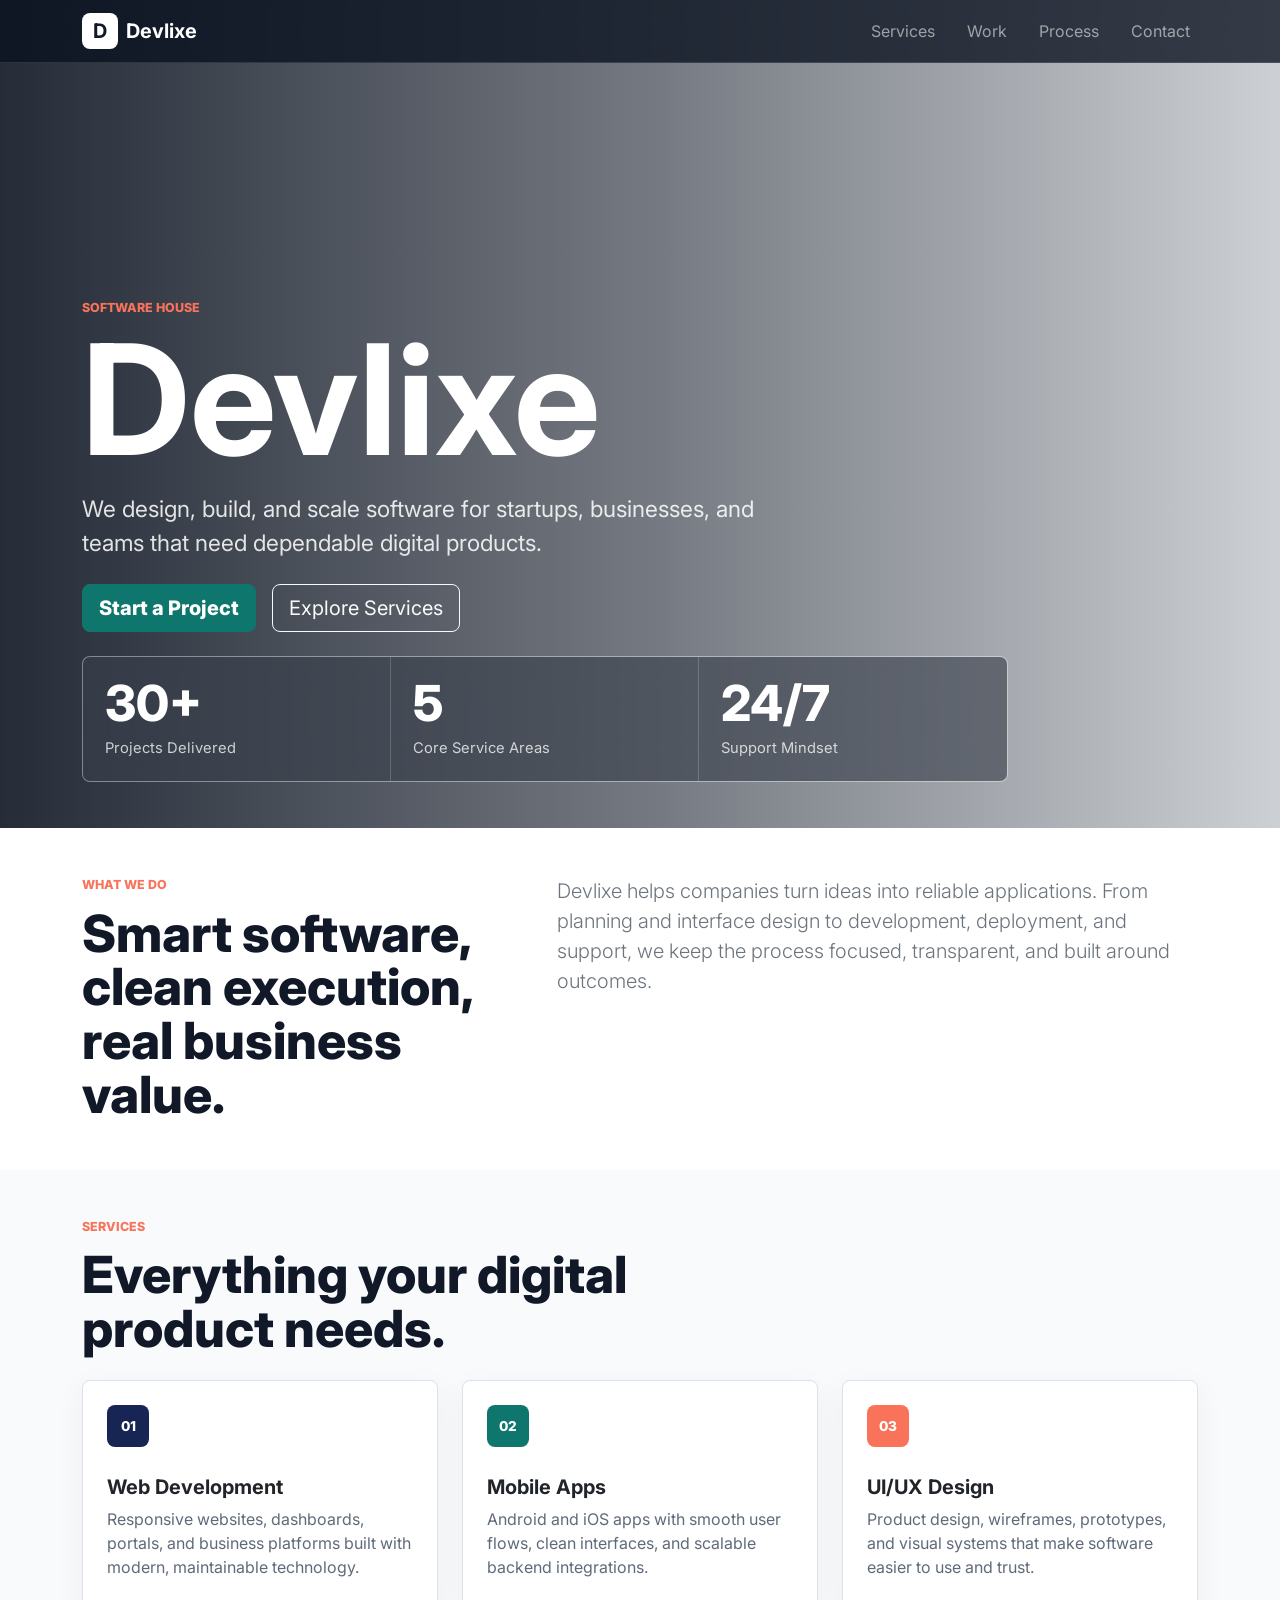
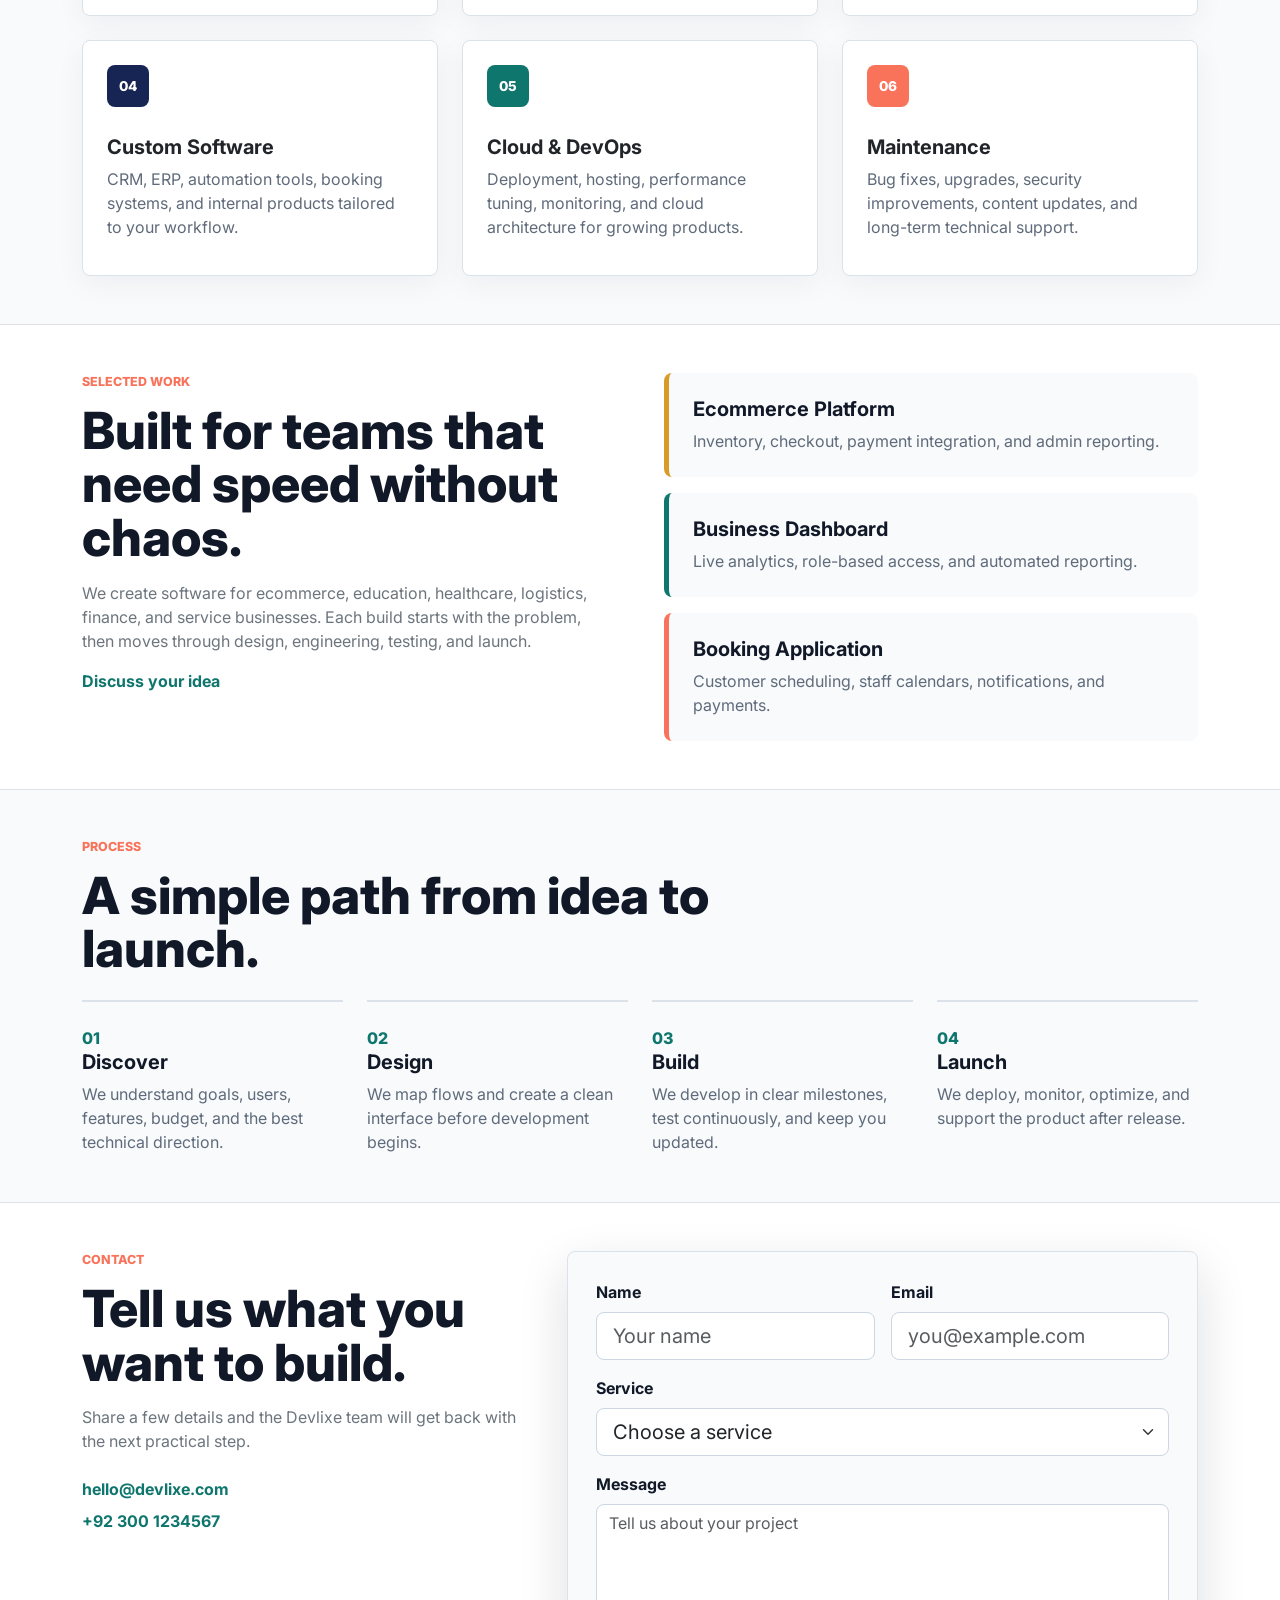
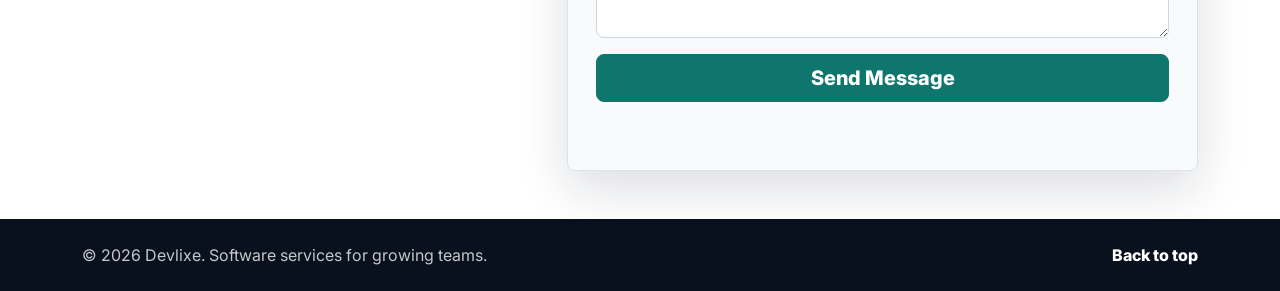
==== index.html @ 76a04077 "first commit" ====
<!DOCTYPE html>
<html lang="en">
<head>
  <meta charset="UTF-8">
  <meta name="viewport" content="width=device-width, initial-scale=1.0">
  <title>Devlixe | Software Services</title>
  <meta name="description" content="Devlixe is a software house delivering web apps, mobile apps, UI/UX design, custom software, cloud solutions, and support.">
  <link rel="preconnect" href="https://fonts.googleapis.com">
  <link rel="preconnect" href="https://fonts.gstatic.com" crossorigin>
  <link href="https://fonts.googleapis.com/css2?family=Inter:wght@400;500;600;700;800&display=swap" rel="stylesheet">
  <link href="https://cdn.jsdelivr.net/npm/bootstrap@5.3.3/dist/css/bootstrap.min.css" rel="stylesheet">
  <link rel="stylesheet" href="styles.css">
</head>
<body>
  <nav class="navbar navbar-expand-lg navbar-dark fixed-top dev-navbar" id="top">
    <div class="container">
      <a class="navbar-brand d-flex align-items-center gap-2 fw-bold" href="#top">
        <span class="brand-mark">D</span>
        <span>Devlixe</span>
      </a>
      <button class="navbar-toggler" type="button" data-bs-toggle="collapse" data-bs-target="#mainNavbar" aria-controls="mainNavbar" aria-expanded="false" aria-label="Toggle navigation">
        <span class="navbar-toggler-icon"></span>
      </button>
      <div class="collapse navbar-collapse" id="mainNavbar">
        <ul class="navbar-nav ms-auto align-items-lg-center gap-lg-3">
          <li class="nav-item"><a class="nav-link" href="#services">Services</a></li>
          <li class="nav-item"><a class="nav-link" href="#work">Work</a></li>
          <li class="nav-item"><a class="nav-link" href="#process">Process</a></li>
          <li class="nav-item"><a class="nav-link" href="contact.html">Contact</a></li>
        </ul>
      </div>
    </div>
  </nav>

  <main>
    <section class="hero d-flex align-items-end text-white">
      <div class="hero-overlay"></div>
      <div class="container position-relative">
        <div class="row g-4 align-items-end">
          <div class="col-lg-8">
            <p class="section-kicker">Software House</p>
            <h1 class="hero-title fw-bold mb-4">Devlixe</h1>
            <p class="hero-copy mb-4">We design, build, and scale software for startups, businesses, and teams that need dependable digital products.</p>
            <div class="d-flex flex-wrap gap-3">
              <a class="btn btn-dev btn-lg" href="contact.html">Start a Project</a>
              <a class="btn btn-outline-light btn-lg" href="#services">Explore Services</a>
            </div>
          </div>
          <div class="col-lg-10">
            <div class="row g-0 hero-stats">
              <div class="col-md-4 stat-box">
                <span class="metric">30+</span>
                <span class="metric-label">Projects Delivered</span>
              </div>
              <div class="col-md-4 stat-box">
                <span class="metric">5</span>
                <span class="metric-label">Core Service Areas</span>
              </div>
              <div class="col-md-4 stat-box">
                <span class="metric">24/7</span>
                <span class="metric-label">Support Mindset</span>
              </div>
            </div>
          </div>
        </div>
      </div>
    </section>

    <section class="bg-white py-5 py-lg-6">
      <div class="container">
        <div class="row g-4 align-items-start">
          <div class="col-lg-5">
            <p class="section-kicker">What we do</p>
            <h2 class="section-title">Smart software, clean execution, real business value.</h2>
          </div>
          <div class="col-lg-7">
            <p class="lead text-secondary mb-0">Devlixe helps companies turn ideas into reliable applications. From planning and interface design to development, deployment, and support, we keep the process focused, transparent, and built around outcomes.</p>
          </div>
        </div>
      </div>
    </section>

    <section class="py-5 py-lg-6" id="services">
      <div class="container">
        <div class="row mb-4">
          <div class="col-lg-8">
            <p class="section-kicker">Services</p>
            <h2 class="section-title">Everything your digital product needs.</h2>
          </div>
        </div>
        <div class="row g-4">
          <div class="col-md-6 col-lg-4">
            <article class="card service-card h-100">
              <div class="card-body p-4">
                <span class="service-number navy">01</span>
                <h3 class="h5 fw-bold">Web Development</h3>
                <p>Responsive websites, dashboards, portals, and business platforms built with modern, maintainable technology.</p>
              </div>
            </article>
          </div>
          <div class="col-md-6 col-lg-4">
            <article class="card service-card h-100">
              <div class="card-body p-4">
                <span class="service-number teal">02</span>
                <h3 class="h5 fw-bold">Mobile Apps</h3>
                <p>Android and iOS apps with smooth user flows, clean interfaces, and scalable backend integrations.</p>
              </div>
            </article>
          </div>
          <div class="col-md-6 col-lg-4">
            <article class="card service-card h-100">
              <div class="card-body p-4">
                <span class="service-number coral">03</span>
                <h3 class="h5 fw-bold">UI/UX Design</h3>
                <p>Product design, wireframes, prototypes, and visual systems that make software easier to use and trust.</p>
              </div>
            </article>
          </div>
          <div class="col-md-6 col-lg-4">
            <article class="card service-card h-100">
              <div class="card-body p-4">
                <span class="service-number navy">04</span>
                <h3 class="h5 fw-bold">Custom Software</h3>
                <p>CRM, ERP, automation tools, booking systems, and internal products tailored to your workflow.</p>
              </div>
            </article>
          </div>
          <div class="col-md-6 col-lg-4">
            <article class="card service-card h-100">
              <div class="card-body p-4">
                <span class="service-number teal">05</span>
                <h3 class="h5 fw-bold">Cloud & DevOps</h3>
                <p>Deployment, hosting, performance tuning, monitoring, and cloud architecture for growing products.</p>
              </div>
            </article>
          </div>
          <div class="col-md-6 col-lg-4">
            <article class="card service-card h-100">
              <div class="card-body p-4">
                <span class="service-number coral">06</span>
                <h3 class="h5 fw-bold">Maintenance</h3>
                <p>Bug fixes, upgrades, security improvements, content updates, and long-term technical support.</p>
              </div>
            </article>
          </div>
        </div>
      </div>
    </section>

    <section class="bg-white border-top border-bottom py-5 py-lg-6" id="work">
      <div class="container">
        <div class="row g-5 align-items-start">
          <div class="col-lg-6">
            <p class="section-kicker">Selected Work</p>
            <h2 class="section-title">Built for teams that need speed without chaos.</h2>
            <p class="text-secondary mt-3">We create software for ecommerce, education, healthcare, logistics, finance, and service businesses. Each build starts with the problem, then moves through design, engineering, testing, and launch.</p>
            <a class="fw-bold dev-link" href="contact.html">Discuss your idea</a>
          </div>
          <div class="col-lg-6">
            <div class="vstack gap-3">
              <article class="project-item gold">
                <h3 class="h5 fw-bold">Ecommerce Platform</h3>
                <p>Inventory, checkout, payment integration, and admin reporting.</p>
              </article>
              <article class="project-item teal">
                <h3 class="h5 fw-bold">Business Dashboard</h3>
                <p>Live analytics, role-based access, and automated reporting.</p>
              </article>
              <article class="project-item coral">
                <h3 class="h5 fw-bold">Booking Application</h3>
                <p>Customer scheduling, staff calendars, notifications, and payments.</p>
              </article>
            </div>
          </div>
        </div>
      </div>
    </section>

    <section class="py-5 py-lg-6" id="process">
      <div class="container">
        <div class="row mb-4">
          <div class="col-lg-8">
            <p class="section-kicker">Process</p>
            <h2 class="section-title">A simple path from idea to launch.</h2>
          </div>
        </div>
        <div class="row g-4">
          <div class="col-md-6 col-lg-3">
            <article class="process-step">
              <span>01</span>
              <h3 class="h5 fw-bold">Discover</h3>
              <p>We understand goals, users, features, budget, and the best technical direction.</p>
            </article>
          </div>
          <div class="col-md-6 col-lg-3">
            <article class="process-step">
              <span>02</span>
              <h3 class="h5 fw-bold">Design</h3>
              <p>We map flows and create a clean interface before development begins.</p>
            </article>
          </div>
          <div class="col-md-6 col-lg-3">
            <article class="process-step">
              <span>03</span>
              <h3 class="h5 fw-bold">Build</h3>
              <p>We develop in clear milestones, test continuously, and keep you updated.</p>
            </article>
          </div>
          <div class="col-md-6 col-lg-3">
            <article class="process-step">
              <span>04</span>
              <h3 class="h5 fw-bold">Launch</h3>
              <p>We deploy, monitor, optimize, and support the product after release.</p>
            </article>
          </div>
        </div>
      </div>
    </section>

    <section class="bg-white border-top py-5 py-lg-6" id="contact">
      <div class="container">
        <div class="row g-5 align-items-start">
          <div class="col-lg-5">
            <p class="section-kicker">Contact</p>
            <h2 class="section-title">Tell us what you want to build.</h2>
            <p class="text-secondary mt-3">Share a few details and the Devlixe team will get back with the next practical step.</p>
            <div class="vstack gap-2 mt-4 fw-bold">
              <a class="dev-link" href="mailto:hello@devlixe.com">hello@devlixe.com</a>
              <a class="dev-link" href="tel:+923001234567">+92 300 1234567</a>
            </div>
          </div>
          <div class="col-lg-7">
            <form class="contact-form" id="contactForm">
              <div class="row g-3">
                <div class="col-md-6">
                  <label for="name" class="form-label fw-bold">Name</label>
                  <input class="form-control form-control-lg" id="name" type="text" name="name" placeholder="Your name" required>
                </div>
                <div class="col-md-6">
                  <label for="email" class="form-label fw-bold">Email</label>
                  <input class="form-control form-control-lg" id="email" type="email" name="email" placeholder="you@example.com" required>
                </div>
                <div class="col-12">
                  <label for="service" class="form-label fw-bold">Service</label>
                  <select class="form-select form-select-lg" id="service" name="service" required>
                    <option value="">Choose a service</option>
                    <option>Web Development</option>
                    <option>Mobile App</option>
                    <option>UI/UX Design</option>
                    <option>Custom Software</option>
                    <option>Cloud & DevOps</option>
                  </select>
                </div>
                <div class="col-12">
                  <label for="message" class="form-label fw-bold">Message</label>
                  <textarea class="form-control" id="message" name="message" rows="5" placeholder="Tell us about your project" required></textarea>
                </div>
                <div class="col-12">
                  <button class="btn btn-dev btn-lg w-100" type="submit">Send Message</button>
                  <p class="form-status mt-3 mb-0" role="status" aria-live="polite"></p>
                </div>
              </div>
            </form>
          </div>
        </div>
      </div>
    </section>
  </main>

  <footer class="site-footer py-4">
    <div class="container d-flex flex-column flex-md-row justify-content-between gap-3">
      <p class="mb-0">&copy; <span id="year"></span> Devlixe. Software services for growing teams.</p>
      <a href="#top">Back to top</a>
    </div>
  </footer>

  <script src="https://cdn.jsdelivr.net/npm/bootstrap@5.3.3/dist/js/bootstrap.bundle.min.js"></script>
  <script src="script.js"></script>
</body>
</html>
---- styles.css ----
:root {
  --ink: #111827;
  --muted: #5f6b7a;
  --paper: #f8fafc;
  --white: #ffffff;
  --line: #dbe2ea;
  --teal: #0f766e;
  --coral: #f9735b;
  --gold: #d89b27;
  --navy: #172554;
  --shadow: 0 18px 50px rgba(17, 24, 39, 0.14);
}

html {
  scroll-behavior: smooth;
}

body {
  font-family: "Inter", Arial, sans-serif;
  color: var(--ink);
  background: var(--paper);
}

a {
  text-decoration: none;
}

p {
  color: var(--muted);
}

.py-lg-6 {
  padding-top: 5.25rem;
  padding-bottom: 5.25rem;
}

.dev-navbar {
  background: rgba(9, 17, 31, 0.78);
  border-bottom: 1px solid rgba(255, 255, 255, 0.12);
  backdrop-filter: blur(14px);
}

.brand-mark {
  display: inline-grid;
  place-items: center;
  width: 36px;
  height: 36px;
  border-radius: 8px;
  color: var(--ink);
  background: var(--white);
}

.hero {
  position: relative;
  min-height: 92vh;
  padding: 150px 0 46px;
  background-image: url("https://images.unsplash.com/photo-1552664730-d307ca884978?auto=format&fit=crop&w=1800&q=82");
  background-position: center;
  background-size: cover;
}

.hero-overlay {
  position: absolute;
  inset: 0;
  background: linear-gradient(90deg, rgba(8, 15, 28, 0.88), rgba(8, 15, 28, 0.54) 52%, rgba(8, 15, 28, 0.18));
}

.section-kicker {
  margin: 0 0 12px;
  color: var(--coral);
  font-size: 0.78rem;
  font-weight: 800;
  letter-spacing: 0;
  text-transform: uppercase;
}

.hero-title {
  font-size: clamp(4rem, 12vw, 9.8rem);
  line-height: 0.9;
  letter-spacing: 0;
}

.hero-copy {
  max-width: 680px;
  color: rgba(255, 255, 255, 0.86);
  font-size: clamp(1.08rem, 2vw, 1.42rem);
}

.btn-dev {
  color: var(--white);
  background: var(--teal);
  border-color: var(--teal);
  font-weight: 800;
}

.btn-dev:hover,
.btn-dev:focus {
  color: var(--white);
  background: #0b635c;
  border-color: #0b635c;
}

.hero-stats {
  overflow: hidden;
  border: 1px solid rgba(255, 255, 255, 0.22);
  border-radius: 8px;
  background: rgba(255, 255, 255, 0.24);
  backdrop-filter: blur(18px);
}

.stat-box {
  padding: 22px;
  background: rgba(11, 18, 32, 0.5);
  border-right: 1px solid rgba(255, 255, 255, 0.18);
}

.stat-box:last-child {
  border-right: 0;
}

.metric {
  display: block;
  color: var(--white);
  font-size: clamp(1.8rem, 4vw, 3.1rem);
  line-height: 1;
  font-weight: 800;
}

.metric-label {
  display: block;
  margin-top: 8px;
  color: rgba(255, 255, 255, 0.76);
  font-size: 0.92rem;
}

.section-title {
  margin: 0;
  font-size: clamp(2rem, 4vw, 3.6rem);
  line-height: 1.05;
  letter-spacing: 0;
  font-weight: 800;
}

.service-card {
  min-height: 236px;
  border: 1px solid var(--line);
  border-radius: 8px;
  box-shadow: 0 8px 30px rgba(17, 24, 39, 0.05);
}

.service-card p,
.project-item p,
.process-step p {
  margin-bottom: 0;
}

.service-number {
  display: inline-flex;
  align-items: center;
  justify-content: center;
  width: 42px;
  height: 42px;
  margin-bottom: 28px;
  border-radius: 8px;
  color: var(--white);
  font-size: 0.85rem;
  font-weight: 800;
}

.service-number.navy {
  background: var(--navy);
}

.service-number.teal {
  background: var(--teal);
}

.service-number.coral {
  background: var(--coral);
}

.dev-link {
  color: var(--teal);
}

.dev-link:hover,
.dev-link:focus {
  color: #0b635c;
}

.project-item {
  padding: 24px;
  border-left: 5px solid var(--gold);
  border-radius: 8px;
  background: var(--paper);
}

.project-item.teal {
  border-left-color: var(--teal);
}

.project-item.coral {
  border-left-color: var(--coral);
}

.process-step {
  height: 100%;
  padding-top: 24px;
  border-top: 2px solid var(--line);
}

.process-step span {
  color: var(--teal);
  font-weight: 800;
}

.contact-form {
  padding: 28px;
  border: 1px solid var(--line);
  border-radius: 8px;
  background: var(--paper);
  box-shadow: var(--shadow);
}

.form-control,
.form-select {
  border-color: #cdd6e1;
  border-radius: 8px;
}

.form-control:focus,
.form-select:focus {
  border-color: var(--teal);
  box-shadow: 0 0 0 0.25rem rgba(15, 118, 110, 0.18);
}

.form-status {
  min-height: 24px;
  color: var(--teal);
  font-weight: 700;
}

.site-footer {
  color: rgba(255, 255, 255, 0.76);
  background: #09111f;
}

.site-footer p {
  color: inherit;
}

.site-footer a {
  color: var(--white);
  font-weight: 800;
}

@media (max-width: 991.98px) {
  .navbar-collapse {
    padding: 12px 0;
  }

  .hero {
    min-height: 88vh;
  }

  .hero-overlay {
    background: rgba(8, 15, 28, 0.72);
  }

  .stat-box {
    border-right: 0;
    border-bottom: 1px solid rgba(255, 255, 255, 0.18);
  }

  .stat-box:last-child {
    border-bottom: 0;
  }
}

@media (max-width: 575.98px) {
  .hero {
    min-height: auto;
    padding: 112px 0 34px;
  }

  .hero-title {
    font-size: clamp(3.3rem, 20vw, 5.2rem);
  }

  .hero .btn {
    width: 100%;
  }

  .contact-form {
    padding: 20px;
  }
}
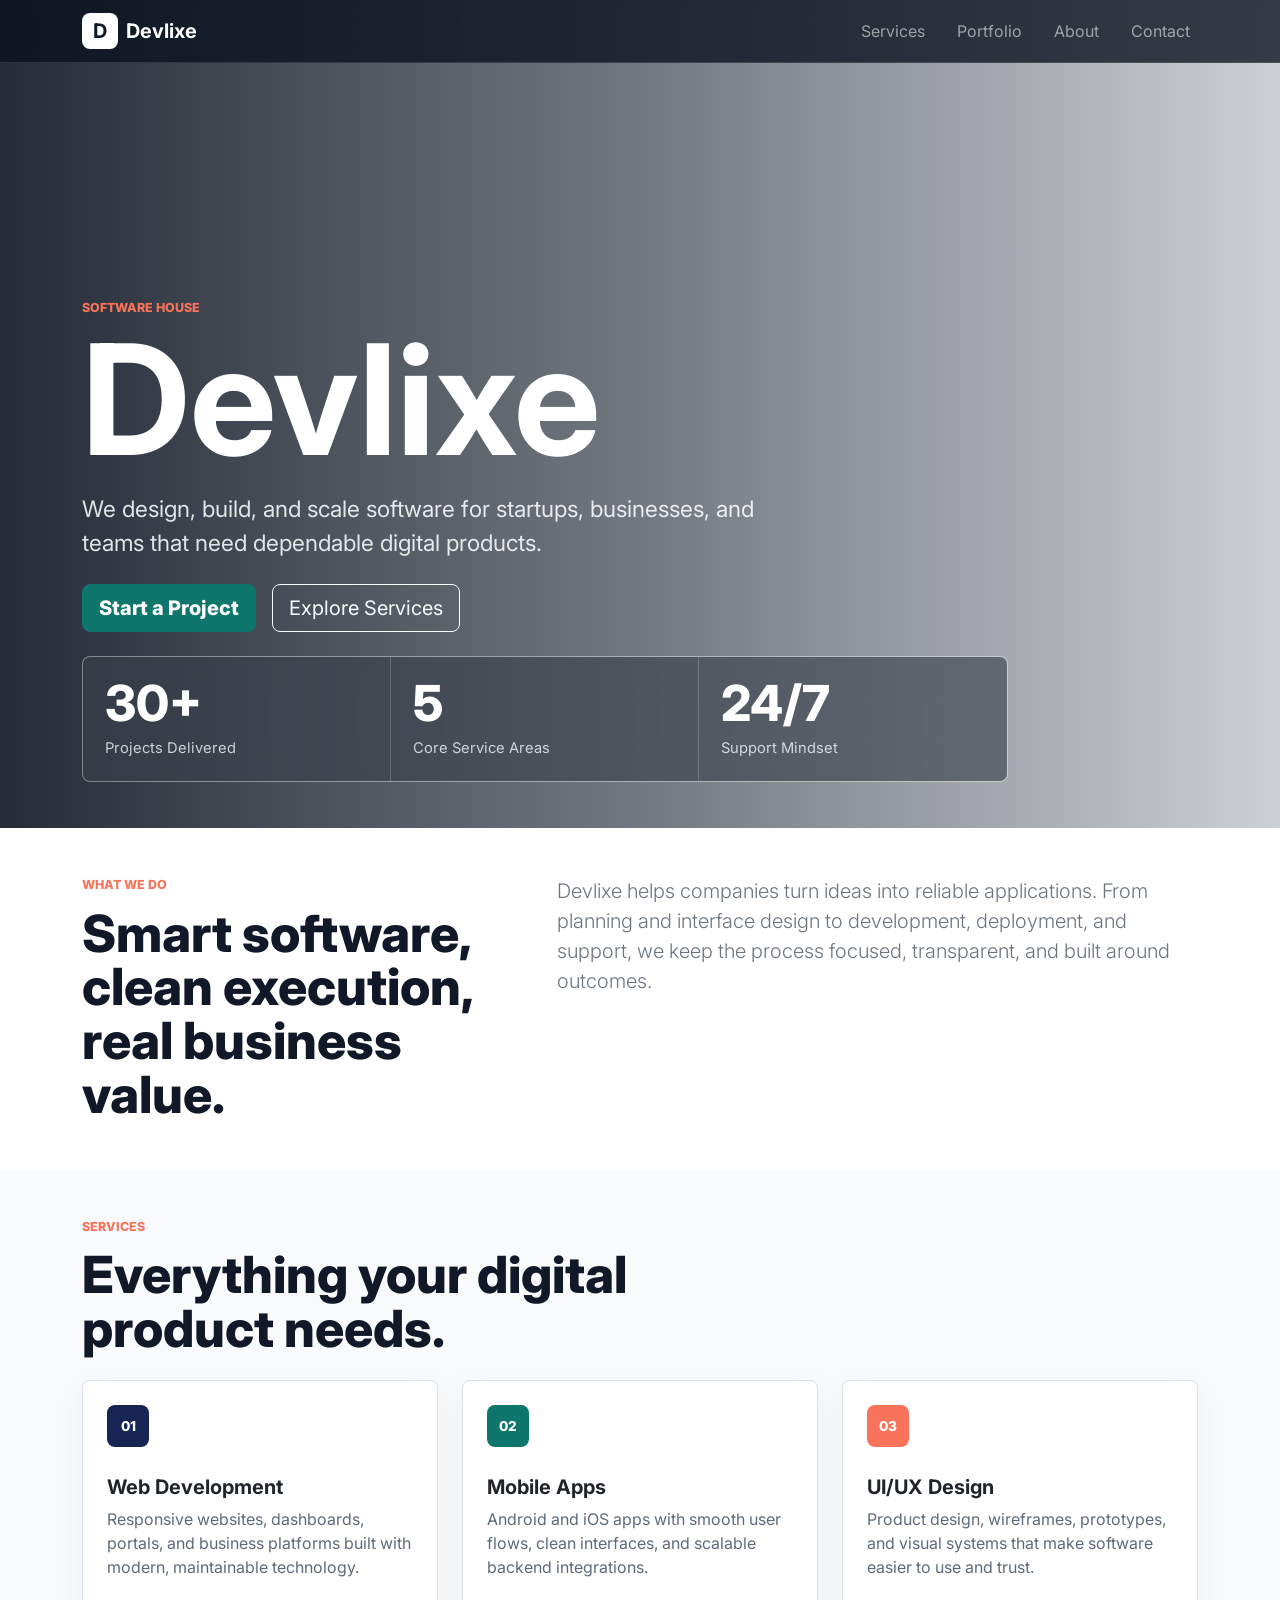
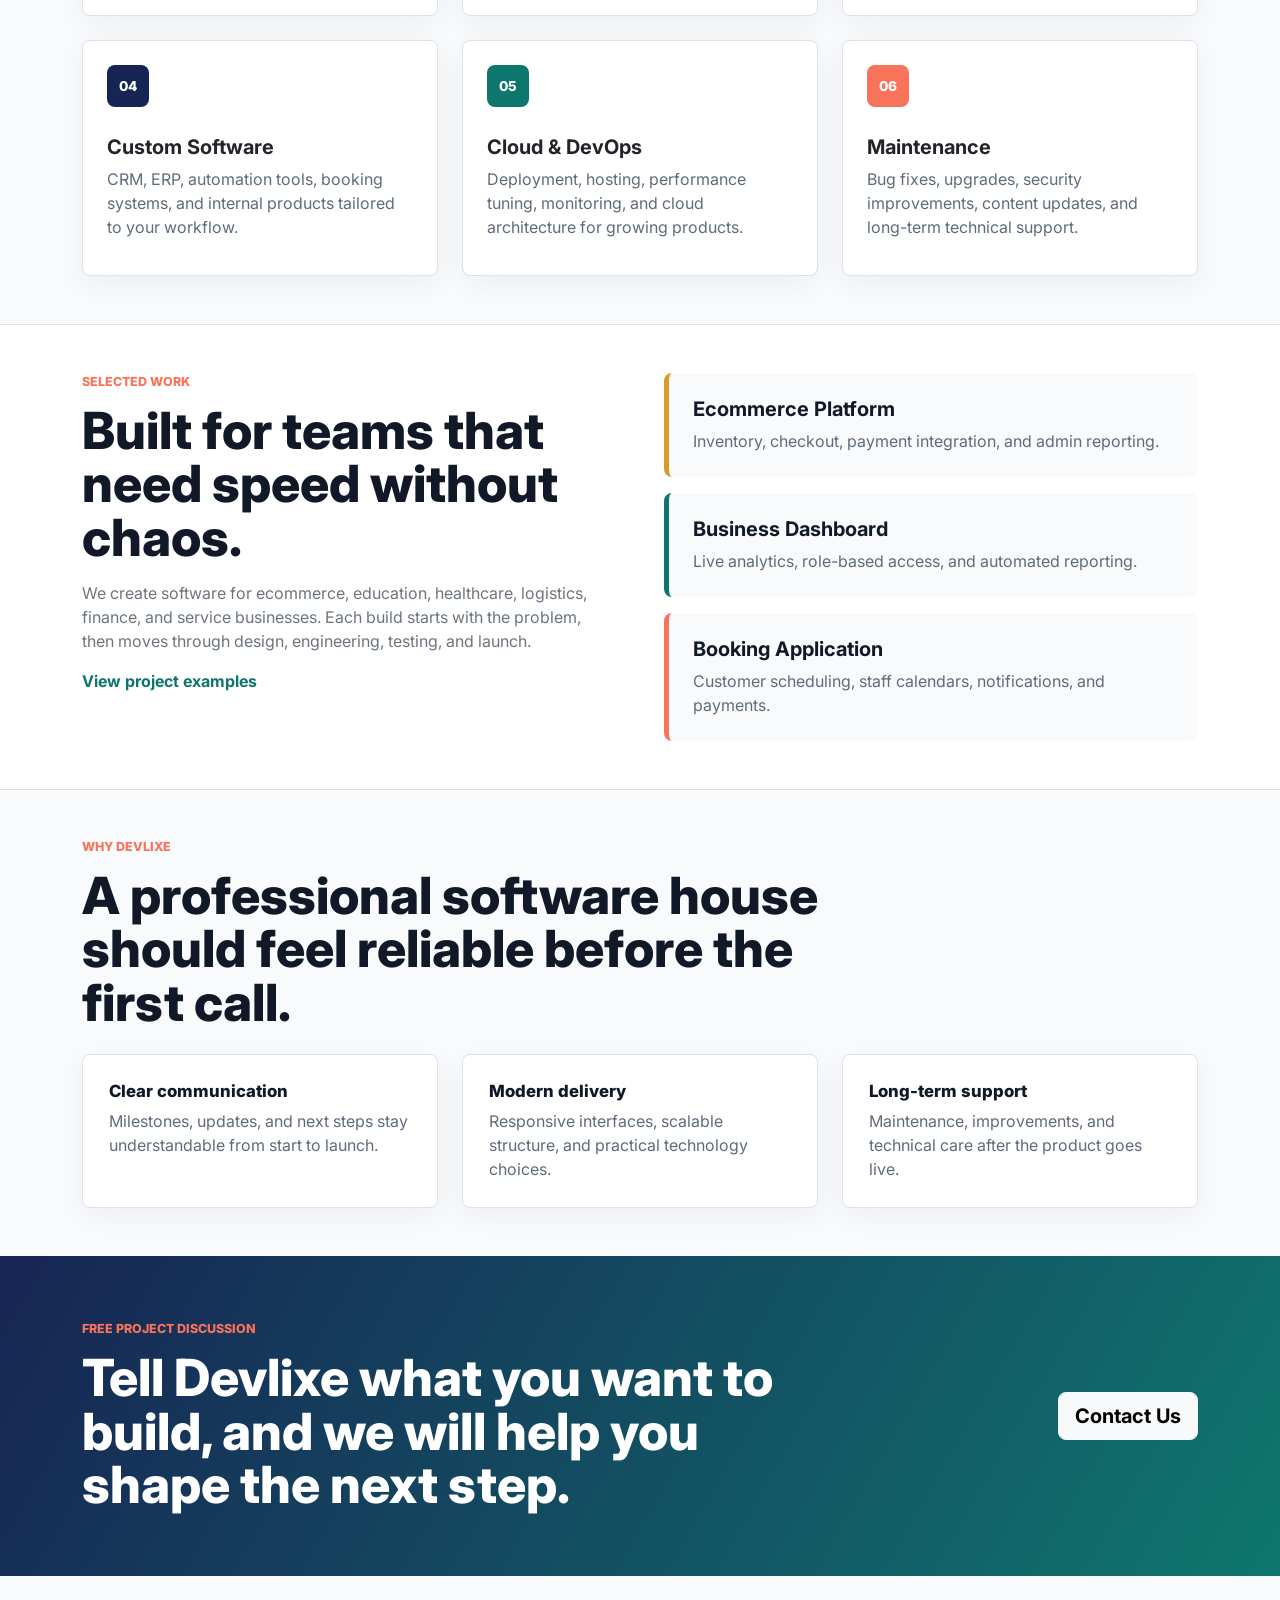
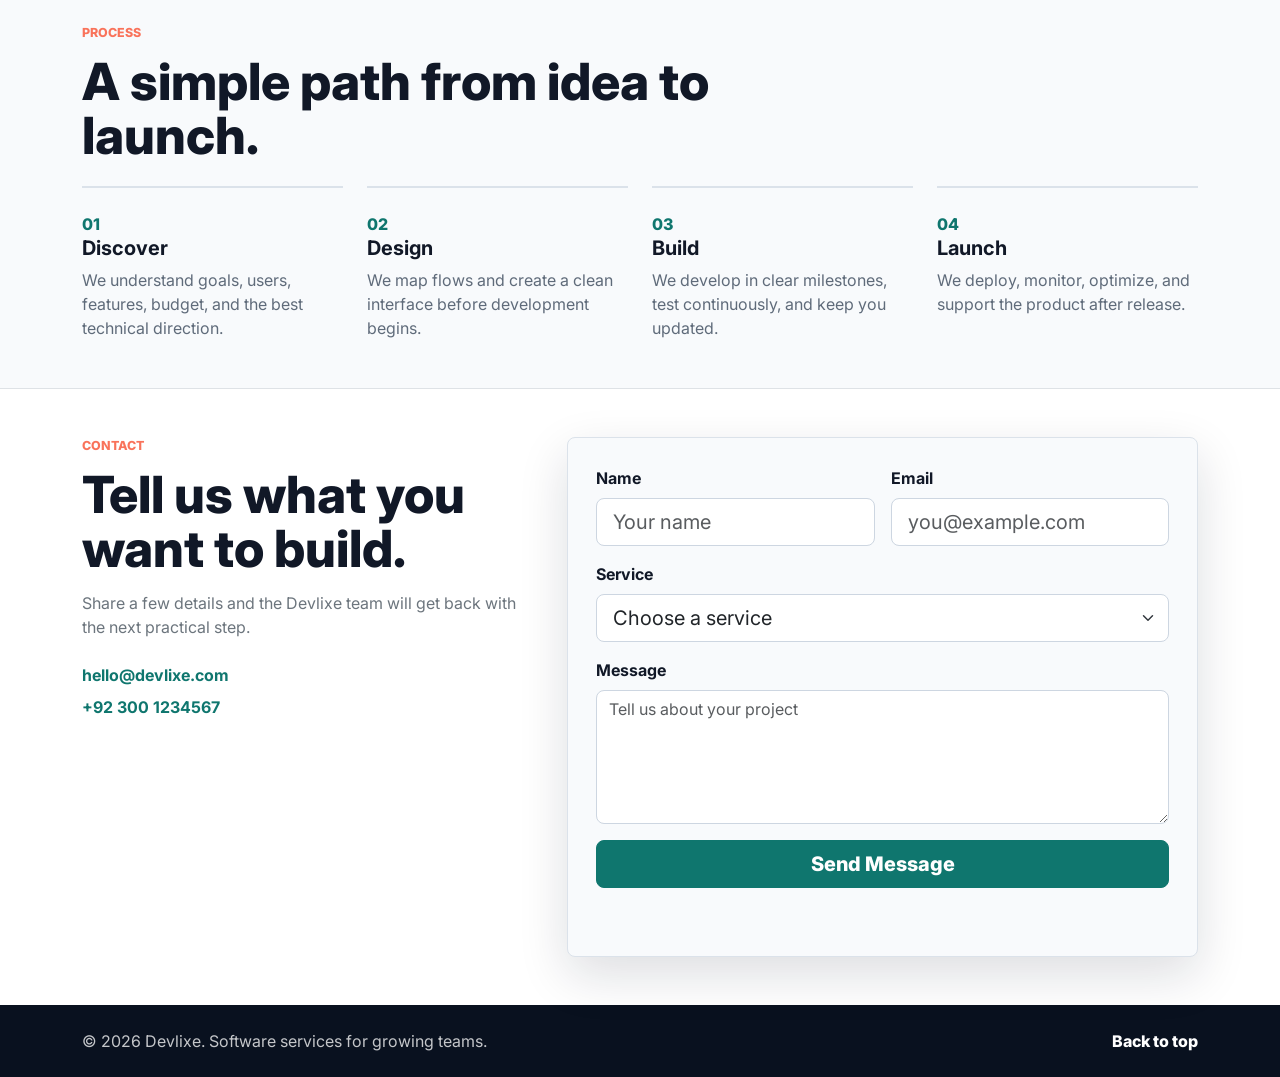
==== commit 990326fd: "updated and added new pages" ====
--- a/index.html
+++ b/index.html
@@ -23,9 +23,9 @@
       </button>
       <div class="collapse navbar-collapse" id="mainNavbar">
         <ul class="navbar-nav ms-auto align-items-lg-center gap-lg-3">
-          <li class="nav-item"><a class="nav-link" href="#services">Services</a></li>
-          <li class="nav-item"><a class="nav-link" href="#work">Work</a></li>
-          <li class="nav-item"><a class="nav-link" href="#process">Process</a></li>
+          <li class="nav-item"><a class="nav-link" href="services.html">Services</a></li>
+          <li class="nav-item"><a class="nav-link" href="portfolio.html">Portfolio</a></li>
+          <li class="nav-item"><a class="nav-link" href="about.html">About</a></li>
           <li class="nav-item"><a class="nav-link" href="contact.html">Contact</a></li>
         </ul>
       </div>
@@ -43,7 +43,7 @@
             <p class="hero-copy mb-4">We design, build, and scale software for startups, businesses, and teams that need dependable digital products.</p>
             <div class="d-flex flex-wrap gap-3">
               <a class="btn btn-dev btn-lg" href="contact.html">Start a Project</a>
-              <a class="btn btn-outline-light btn-lg" href="#services">Explore Services</a>
+              <a class="btn btn-outline-light btn-lg" href="services.html">Explore Services</a>
             </div>
           </div>
           <div class="col-lg-10">
@@ -154,7 +154,7 @@
             <p class="section-kicker">Selected Work</p>
             <h2 class="section-title">Built for teams that need speed without chaos.</h2>
             <p class="text-secondary mt-3">We create software for ecommerce, education, healthcare, logistics, finance, and service businesses. Each build starts with the problem, then moves through design, engineering, testing, and launch.</p>
-            <a class="fw-bold dev-link" href="contact.html">Discuss your idea</a>
+            <a class="fw-bold dev-link" href="portfolio.html">View project examples</a>
           </div>
           <div class="col-lg-6">
             <div class="vstack gap-3">
@@ -176,6 +176,51 @@
       </div>
     </section>
 
+    <section class="py-5 py-lg-6">
+      <div class="container">
+        <div class="row mb-4">
+          <div class="col-lg-8">
+            <p class="section-kicker">Why Devlixe</p>
+            <h2 class="section-title">A professional software house should feel reliable before the first call.</h2>
+          </div>
+        </div>
+        <div class="row g-4">
+          <div class="col-md-4">
+            <div class="value-card">
+              <h3>Clear communication</h3>
+              <p>Milestones, updates, and next steps stay understandable from start to launch.</p>
+            </div>
+          </div>
+          <div class="col-md-4">
+            <div class="value-card">
+              <h3>Modern delivery</h3>
+              <p>Responsive interfaces, scalable structure, and practical technology choices.</p>
+            </div>
+          </div>
+          <div class="col-md-4">
+            <div class="value-card">
+              <h3>Long-term support</h3>
+              <p>Maintenance, improvements, and technical care after the product goes live.</p>
+            </div>
+          </div>
+        </div>
+      </div>
+    </section>
+
+    <section class="cta-band">
+      <div class="container">
+        <div class="row g-4 align-items-center">
+          <div class="col-lg-8">
+            <p class="section-kicker">Free Project Discussion</p>
+            <h2>Tell Devlixe what you want to build, and we will help you shape the next step.</h2>
+          </div>
+          <div class="col-lg-4 text-lg-end">
+            <a class="btn btn-light btn-lg fw-bold" href="contact.html">Contact Us</a>
+          </div>
+        </div>
+      </div>
+    </section>
+
     <section class="py-5 py-lg-6" id="process">
       <div class="container">
         <div class="row mb-4">
--- a/styles.css
+++ b/styles.css
@@ -254,6 +254,158 @@
   font-weight: 800;
 }
 
+.page-hero {
+  position: relative;
+  min-height: 62vh;
+  display: flex;
+  align-items: end;
+  padding: 140px 0 74px;
+  color: var(--white);
+  background-position: center;
+  background-size: cover;
+}
+
+.page-hero::before {
+  content: "";
+  position: absolute;
+  inset: 0;
+  background: linear-gradient(90deg, rgba(8, 15, 28, 0.9), rgba(8, 15, 28, 0.58), rgba(8, 15, 28, 0.22));
+}
+
+.services-page-hero {
+  background-image: url("https://images.unsplash.com/photo-1497366754035-f200968a6e72?auto=format&fit=crop&w=1800&q=82");
+}
+
+.portfolio-page-hero {
+  background-image: url("https://images.unsplash.com/photo-1497366811353-6870744d04b2?auto=format&fit=crop&w=1800&q=82");
+}
+
+.about-page-hero {
+  background-image: url("https://images.unsplash.com/photo-1521737604893-d14cc237f11d?auto=format&fit=crop&w=1800&q=82");
+}
+
+.page-title {
+  max-width: 880px;
+  margin: 0;
+  font-size: clamp(2.8rem, 7vw, 5.8rem);
+  line-height: 0.96;
+  font-weight: 800;
+  letter-spacing: 0;
+}
+
+.page-copy {
+  max-width: 700px;
+  margin: 24px 0 0;
+  color: rgba(255, 255, 255, 0.82);
+  font-size: 1.12rem;
+}
+
+.service-detail-card,
+.value-card,
+.stat-card {
+  height: 100%;
+  padding: 26px;
+  border: 1px solid var(--line);
+  border-radius: 8px;
+  background: var(--white);
+  box-shadow: 0 8px 30px rgba(17, 24, 39, 0.05);
+}
+
+.service-detail-card h2,
+.portfolio-card h2 {
+  margin-bottom: 12px;
+  font-size: 1.28rem;
+  font-weight: 800;
+}
+
+.service-detail-card ul {
+  display: grid;
+  gap: 8px;
+  margin: 20px 0 0;
+  padding-left: 18px;
+  color: var(--muted);
+}
+
+.industry-grid {
+  display: flex;
+  flex-wrap: wrap;
+  gap: 12px;
+}
+
+.industry-grid span {
+  display: inline-flex;
+  align-items: center;
+  min-height: 44px;
+  padding: 10px 16px;
+  border: 1px solid var(--line);
+  border-radius: 8px;
+  background: var(--paper);
+  color: var(--ink);
+  font-weight: 800;
+}
+
+.portfolio-card {
+  height: 100%;
+  overflow: hidden;
+  border: 1px solid var(--line);
+  border-radius: 8px;
+  background: var(--white);
+  box-shadow: 0 8px 30px rgba(17, 24, 39, 0.05);
+}
+
+.portfolio-card img {
+  width: 100%;
+  aspect-ratio: 16 / 10;
+  object-fit: cover;
+}
+
+.portfolio-card div {
+  padding: 24px;
+}
+
+.portfolio-card span {
+  display: inline-block;
+  margin-bottom: 10px;
+  color: var(--teal);
+  font-size: 0.78rem;
+  font-weight: 800;
+  text-transform: uppercase;
+}
+
+.value-card h3 {
+  margin-bottom: 8px;
+  font-size: 1.05rem;
+  font-weight: 800;
+}
+
+.stat-card span {
+  display: block;
+  margin-bottom: 12px;
+  color: var(--teal);
+  font-size: 2.6rem;
+  line-height: 1;
+  font-weight: 800;
+}
+
+.stat-card p,
+.value-card p,
+.portfolio-card p {
+  margin-bottom: 0;
+}
+
+.cta-band {
+  padding: 64px 0;
+  color: var(--white);
+  background: linear-gradient(120deg, var(--navy), var(--teal));
+}
+
+.cta-band h2 {
+  margin: 0;
+  font-size: clamp(2rem, 4vw, 3.5rem);
+  line-height: 1.05;
+  font-weight: 800;
+}
+
 @media (max-width: 991.98px) {
   .navbar-collapse {
     padding: 12px 0;
@@ -265,6 +417,10 @@
 
   .hero-overlay {
     background: rgba(8, 15, 28, 0.72);
+  }
+
+  .page-hero::before {
+    background: rgba(8, 15, 28, 0.74);
   }
 
   .stat-box {
@@ -283,6 +439,11 @@
     padding: 112px 0 34px;
   }
 
+  .page-hero {
+    min-height: auto;
+    padding: 118px 0 58px;
+  }
+
   .hero-title {
     font-size: clamp(3.3rem, 20vw, 5.2rem);
   }
